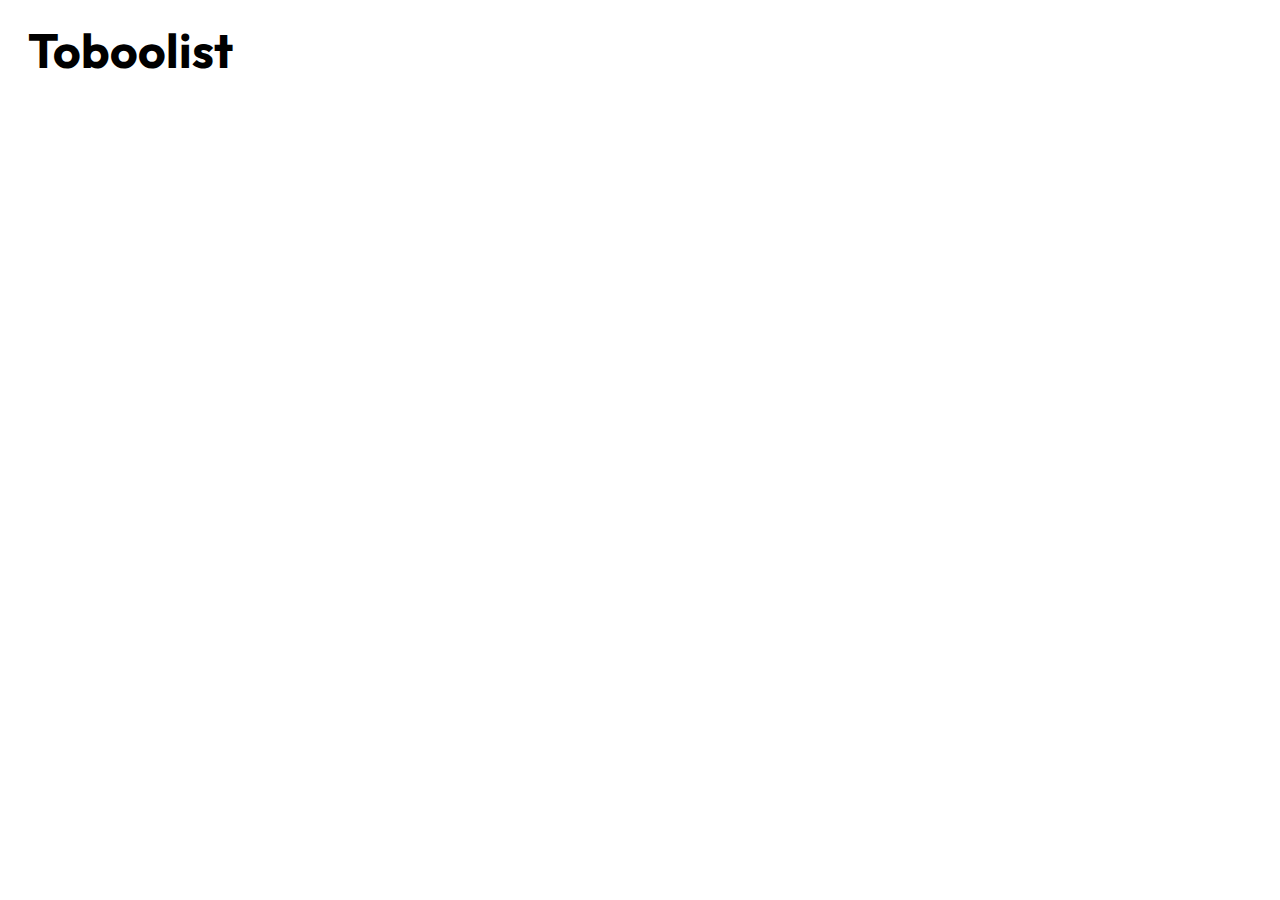
==== inedx.html @ 82e590ae "primo commit" ====
<!DOCTYPE html>
<html lang="it">
<head>
    <meta charset="UTF-8">
    <meta name="viewport" content="width=device-width, initial-scale=1.0">

    <!-- GOOGLE FONT -->
    <link rel="preconnect" href="https://fonts.googleapis.com">
    <link rel="preconnect" href="https://fonts.gstatic.com" crossorigin>
    <link href="https://fonts.googleapis.com/css2?family=Outfit:wght@400;600&display=swap" rel="stylesheet">
    
    <link rel="stylesheet" href="css/style.css">
    <title>Toboolist</title>
</head>
<body>
    <!-- HEADER -->
    <header>
        <!-- LOGO -->
        <section>
            <img src="img/logo.png" alt="">
            <span>Toboolist</span>
        </section>
    </header>
<!-- /HEADER -->

    <!-- MAIN -->
    <main>
        <section class="container">

        </section>
    </main>
    <!-- /MAIN -->


<!-- FOOTER -->
<footer>
    
</footer>
<!-- /FOOTER -->
    
    
</body>
</html>
---- css/style.css ----
*{
    margin: 0;
    padding: 0;
    box-sizing: border-box;
}

body{
    font-family: 'outfit', sans-serif;
}

header{
    font-size: 3em;
    font-weight: bolder;
    line-height: 100px;
    padding-left: 20px;
}

/* LOGO */
header section img{
    width: 70px;
    vertical-align: middle;
}

main{
    background-color: #F6F8F9;
}
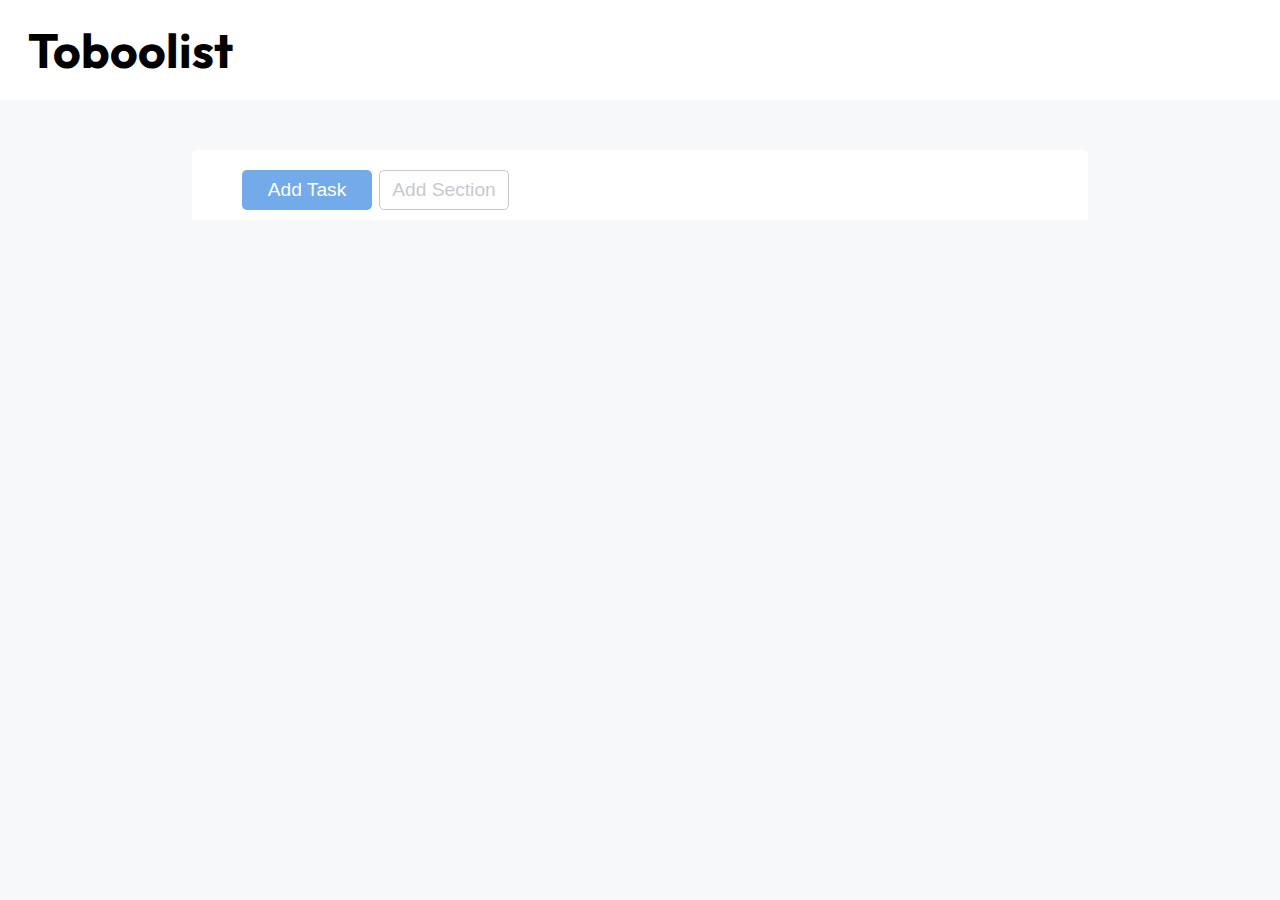
==== commit f89c80d3: "[add] buttons to main section" ====
--- a/inedx.html
+++ b/inedx.html
@@ -6,8 +6,8 @@
 
     <!-- GOOGLE FONT -->
     <link rel="preconnect" href="https://fonts.googleapis.com">
-    <link rel="preconnect" href="https://fonts.gstatic.com" crossorigin>
-    <link href="https://fonts.googleapis.com/css2?family=Outfit:wght@400;600&display=swap" rel="stylesheet">
+<link rel="preconnect" href="https://fonts.gstatic.com" crossorigin>
+<link href="https://fonts.googleapis.com/css2?family=Outfit:wght@400;600&family=Poppins&display=swap" rel="stylesheet">
     
     <link rel="stylesheet" href="css/style.css">
     <title>Toboolist</title>
@@ -27,6 +27,15 @@
     <main>
         <section class="container">
 
+            <!-- BOTTONI -->
+            <div id="container-button">
+                <button id="button-task">Add Task</button>
+                <button id="button-section">Add Section</button>
+            </div>
+            <!-- LISTE -->
+            <div id="container-list">
+
+            </div>
         </section>
     </main>
     <!-- /MAIN -->
--- a/css/style.css
+++ b/css/style.css
@@ -5,14 +5,17 @@
 }
 
 body{
-    font-family: 'outfit', sans-serif;
+    background-color: #F6F8F9;
 }
 
+/* HEADER */
 header{
+    font-family: 'outfit', sans-serif;
     font-size: 3em;
     font-weight: bolder;
     line-height: 100px;
     padding-left: 20px;
+    background-color: white;
 }
 
 /* LOGO */
@@ -21,6 +24,65 @@
     vertical-align: middle;
 }
 
+/* MAIN */
 main{
-    background-color: #F6F8F9;
+    font-family: 'Poppins', sans-serif;
+}
+
+/* CONTAINER */
+.container{
+    margin-top: 50px;
+}
+
+
+#container-button{
+    /* border: 2px solid red; */
+    width: 70%;
+    margin-left: auto;
+    margin-right: auto;
+    padding: 20px 300px 10px 50px;
+    background-color: white;
+    border-top-left-radius: 5px;
+    border-top-right-radius: 5px;
+    border-bottom-left-radius: 1px;
+    border-bottom-right-radius: 1px;
+}
+
+/* BOTTONI */
+#button-task{
+    background-color: #73AAEA;
+    padding: 5px 10px;
+    border-radius: 5px;
+    border: none;
+    color: white;
+    font-size: 1.2em;
+    width: 130px;
+    height: 40px;
+}
+
+#button-section{
+    background-color: transparent;
+    padding: 5px 10px;
+    border-radius: 5px;
+    border: 1PX solid #C6CACF;
+    color: #C6CACF;
+    font-size: 1.2em;
+    width: 130px;
+    height: 40px;
+    margin-left: 3px;
+}
+
+/* HOVER */
+#button-task:hover{
+    cursor: pointer;
+    opacity: 0.7;
+    background-color: #C6CACF;
+    color: black;
+}
+
+#button-section:hover{
+    cursor: pointer;
+    opacity: 0.7;
+    background-color: rgb(8, 117, 8);
+    color: black;
 }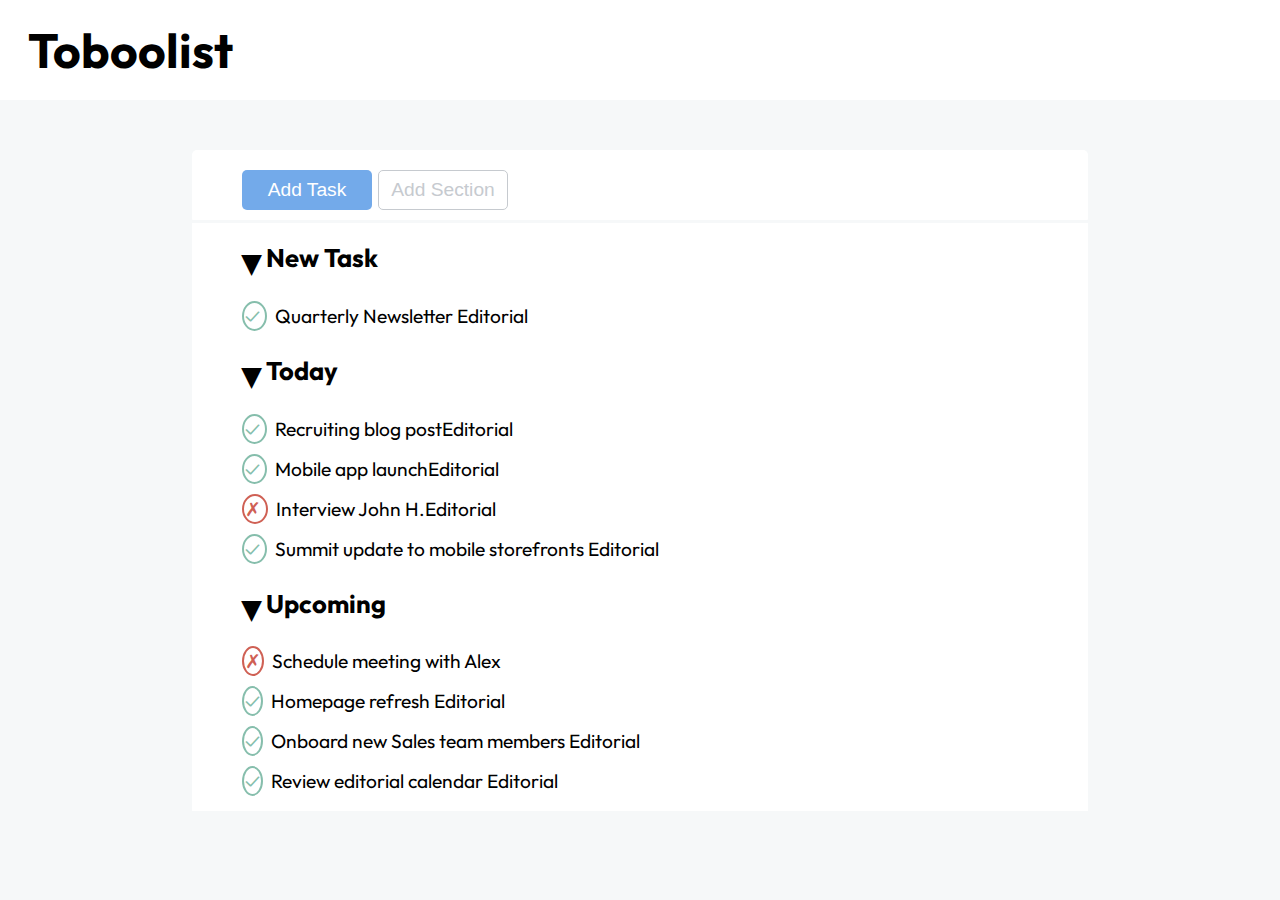
==== commit 568f15d7: "[add] container-list with ul, check and cross" ====
--- a/inedx.html
+++ b/inedx.html
@@ -34,7 +34,39 @@
             </div>
             <!-- LISTE -->
             <div id="container-list">
-
+                <ul>
+                    <!-- NEW TASK -->
+                    <li><span class="freccia">&#9662;</span> New Task</li>
+                    <p>
+                        <span class="check"> &check; </span> Quarterly Newsletter <span>Editorial </span>
+                    </p>
+                    <!-- TODAY -->
+                    <li><span class="freccia">&#9662;</span> Today</li>
+                    <p>
+                        <span class="check"> &check; </span>Recruiting blog post<span>Editorial </span>
+                    </p>
+                    <p>
+                        <span class="check"> &check; </span>Mobile app launch<span>Editorial </span>
+                    </p>
+                    <p>
+                        <span class="cross"> &cross; </span>Interview John H.<span>Editorial </span>
+                    </p>
+                    <p>
+                        <span class="check"> &check; </span>Summit update to mobile storefronts <span>Editorial</span>
+                    </p>
+                    <!-- UPCOMING -->
+                    <li><span class="freccia">&#9662;</span> Upcoming</li>
+                    <p><span class="cross">&cross;</span>Schedule meeting with Alex</p>
+                    <p>
+                        <span class="check">&check;</span>Homepage refresh <span>Editorial </span>
+                    </p>
+                    <p>
+                        <span class="check">&check;</span>Onboard new Sales team members <span>Editorial </span>
+                    </p>
+                    <p>
+                        <span class="check">&check;</span>Review editorial calendar <span>Editorial </span>
+                    </p>
+                </ul>
             </div>
         </section>
     </main>
--- a/css/style.css
+++ b/css/style.css
@@ -6,11 +6,11 @@
 
 body{
     background-color: #F6F8F9;
+    font-family: 'outfit', sans-serif;
 }
 
 /* HEADER */
 header{
-    font-family: 'outfit', sans-serif;
     font-size: 3em;
     font-weight: bolder;
     line-height: 100px;
@@ -24,17 +24,13 @@
     vertical-align: middle;
 }
 
-/* MAIN */
-main{
-    font-family: 'Poppins', sans-serif;
-}
 
 /* CONTAINER */
 .container{
     margin-top: 50px;
 }
 
-
+/* CONTAINER BOTTONI */
 #container-button{
     /* border: 2px solid red; */
     width: 70%;
@@ -85,4 +81,60 @@
     opacity: 0.7;
     background-color: rgb(8, 117, 8);
     color: black;
+}
+
+
+/* CONTAINER BOTTONI */
+#container-list{
+    background-color: white;
+    /* border: 2px solid red; */
+    width: 70%;
+    margin-left: auto;
+    margin-right: auto;
+    margin-top: 3px;
+    padding: 0px 300px 10px 50px;
+}
+
+
+/* LISTA */
+ul{
+    list-style-type:none ;
+}
+
+ul li{
+    font-size: 1.6em;
+    font-weight: bold;
+}
+
+li{
+    line-height: 70px;
+}
+p{
+    line-height: 40px;
+    font-size: 1.2em;
+}
+
+/* CHECK */
+ul .check{
+    /* background-color: #86BEAC; */
+    color: #86BEAC;
+    padding: 1px;
+    border: 2px solid #86BEAC;
+    border-radius: 50%;
+    margin-right: 8px;
+}
+
+/* CROSS */
+ul .cross{
+    /* background-color: #86BEAC; */
+    color: #CF6054;
+    padding: 1px;
+    border: 2px solid #CF6054;
+    border-radius: 50%;
+    margin-right: 8px;
+}
+
+.freccia{
+    font-size: 1.5em;
+    vertical-align: middle;
 }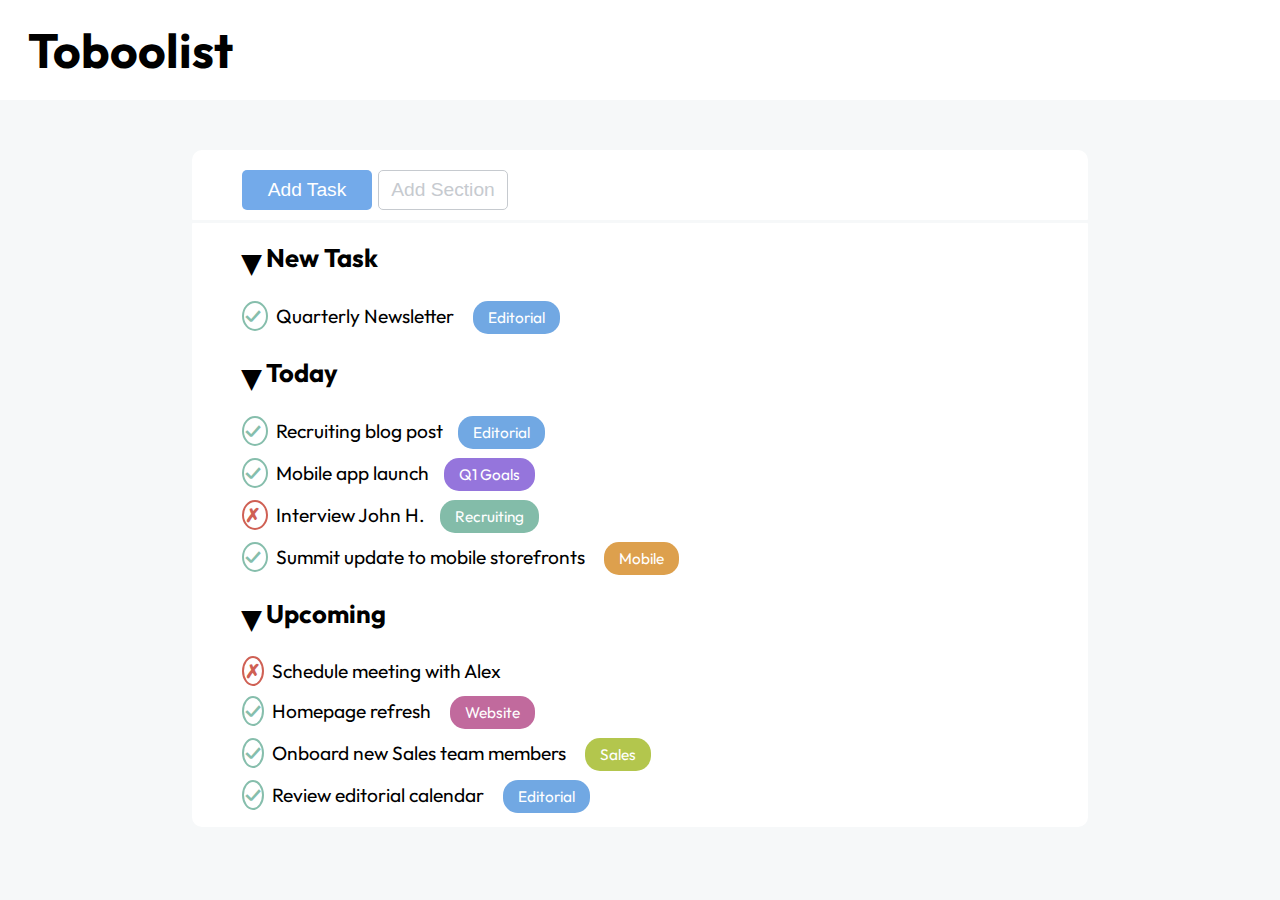
==== commit 594b3ee6: "[add] box color in the ul" ====
--- a/inedx.html
+++ b/inedx.html
@@ -38,33 +38,33 @@
                     <!-- NEW TASK -->
                     <li><span class="freccia">&#9662;</span> New Task</li>
                     <p>
-                        <span class="check"> &check; </span> Quarterly Newsletter <span>Editorial </span>
+                        <span class="check"> &check; </span> Quarterly Newsletter <span class="box-color box-color-editorial">Editorial </span>
                     </p>
                     <!-- TODAY -->
                     <li><span class="freccia">&#9662;</span> Today</li>
                     <p>
-                        <span class="check"> &check; </span>Recruiting blog post<span>Editorial </span>
+                        <span class="check"> &check; </span>Recruiting blog post<span class="box-color box-color-editorial">Editorial </span>
                     </p>
                     <p>
-                        <span class="check"> &check; </span>Mobile app launch<span>Editorial </span>
+                        <span class="check"> &check; </span>Mobile app launch<span class="box-color box-color-q1">Q1 Goals </span>
                     </p>
                     <p>
-                        <span class="cross"> &cross; </span>Interview John H.<span>Editorial </span>
+                        <span class="cross"> &cross; </span>Interview John H.<span class="box-color box-color-recruiting">Recruiting </span>
                     </p>
                     <p>
-                        <span class="check"> &check; </span>Summit update to mobile storefronts <span>Editorial</span>
+                        <span class="check"> &check; </span>Summit update to mobile storefronts <span class="box-color box-color-mobile">Mobile</span>
                     </p>
                     <!-- UPCOMING -->
                     <li><span class="freccia">&#9662;</span> Upcoming</li>
                     <p><span class="cross">&cross;</span>Schedule meeting with Alex</p>
                     <p>
-                        <span class="check">&check;</span>Homepage refresh <span>Editorial </span>
+                        <span class="check">&check;</span>Homepage refresh <span class="box-color box-color-website">Website </span>
                     </p>
                     <p>
-                        <span class="check">&check;</span>Onboard new Sales team members <span>Editorial </span>
+                        <span class="check">&check;</span>Onboard new Sales team members <span class="box-color box-color-sales">Sales </span>
                     </p>
                     <p>
-                        <span class="check">&check;</span>Review editorial calendar <span>Editorial </span>
+                        <span class="check">&check;</span>Review editorial calendar <span class="box-color box-color-editorial">Editorial </span>
                     </p>
                 </ul>
             </div>
--- a/css/style.css
+++ b/css/style.css
@@ -38,8 +38,8 @@
     margin-right: auto;
     padding: 20px 300px 10px 50px;
     background-color: white;
-    border-top-left-radius: 5px;
-    border-top-right-radius: 5px;
+    border-top-left-radius: 10px;
+    border-top-right-radius: 10px;
     border-bottom-left-radius: 1px;
     border-bottom-right-radius: 1px;
 }
@@ -93,6 +93,10 @@
     margin-right: auto;
     margin-top: 3px;
     padding: 0px 300px 10px 50px;
+    border-top-left-radius: 1px;
+    border-top-right-radius: 1px;
+    border-bottom-left-radius: 10px;
+    border-bottom-right-radius: 10px;
 }
 
 
@@ -122,6 +126,7 @@
     border: 2px solid #86BEAC;
     border-radius: 50%;
     margin-right: 8px;
+    font-weight: bold;
 }
 
 /* CROSS */
@@ -132,9 +137,39 @@
     border: 2px solid #CF6054;
     border-radius: 50%;
     margin-right: 8px;
+    font-weight: bold;
 }
 
 .freccia{
     font-size: 1.5em;
     vertical-align: middle;
-}+}
+
+/* BOX COLORATI */
+.box-color{
+    padding: 7px 15px;
+    border-radius: 15px;
+    margin-left: 15px;
+    color: white;
+    font-size: 0.8em;
+}
+
+.box-color-editorial{
+    background-color: #71A8E3;
+}
+.box-color-q1{
+    background-color: #9575DC;
+}
+.box-color-recruiting{
+    background-color: #83BCA9;
+}
+.box-color-mobile{
+    background-color: #DDA04D;
+}
+.box-color-website{
+    background-color: #C16A9D;
+}
+.box-color-sales{
+    background-color: #B3C64D;
+}
+
